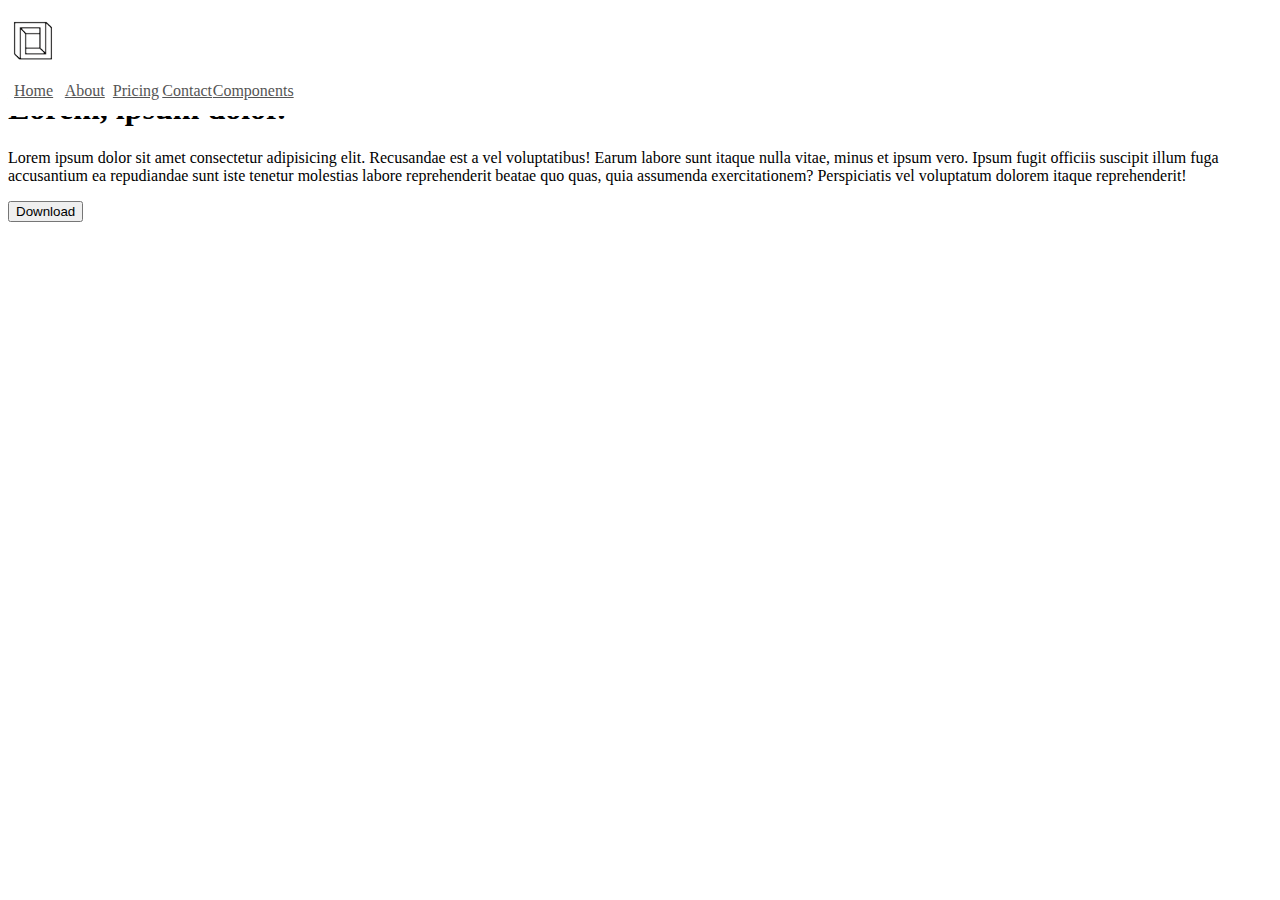
==== index.html @ 420aa5c6 "initial_commit" ====
<!DOCTYPE html>
<html lang="cs">
  <head>
    <meta charset="UTF-8" />
    <meta http-equiv="X-UA-Compatible" content="IE=edge" />
    <meta name="viewport" content="width=device-width, initial-scale=1.0" />
    <meta name="description" content="Úvodní stránka projektu" />

    <title>Title Page</title>
    <link rel="shortcut icon" href="favicon_64x64.ico" type="image/x-icon" />
    <link rel="stylesheet" href="./style/title_page.css" type="text/css" />
    <!-- <link
      rel="stylesheet"
      href="https://stackpath.bootstrapcdn.com/bootstrap/4.4.1/css/bootstrap-grid.min.css"
    /> -->
    <!-- <link rel="stylesheet" href="./style/bootstrap.css" type="text/css" /> -->
  </head>
  <body>
    <div class="container page-topmargin navb" style="height: 53px">
      <div class="row">
        <!-- <div class="col-6">
          <img src="./img/icon_white_50x50.png" alt="Main icon" />
        </div> -->
        <div class="col-12 col-md-3 col-lg-6 flexboxx">
          <img
            src="./img/icon_white_50x50.png"
            class="navb_picture"
            alt="Main icon"
          />
          <div class="dropdown inline_block d-md-none">
            <!-- <img src="./img/menu.png" class="image--right" alt="Menu" /> -->
            <button
              onclick="myFunction()"
              class="image--right dropbtn"
            ></button>
            <div id="myDropdown" class="dropdown_content">
              <a href="./">Home</a>
              <a href="#">About</a>
              <a href="#">Pricing</a>
              <a href="#">Contact</a>
              <a href="#">Components</a>
            </div>
          </div>
        </div>
        <div class="col-md-9 col-lg-6 navb_big">
          <a href="#">Home</a><a href="#">About</a><a href="#">Pricing</a
          ><a href="#">Contact</a><a href="#">Components</a>
        </div>
      </div>
    </div>
    <!-- <div>
      <p class="test">
        Lorem, ipsum dolor sit amet consectetur adipisicing elit. Nemo sit
        explicabo necessitatibus expedita tempore atque quisquam odio possimus
        similique ipsa.
      </p>
    </div> -->

    <div class="container sellpicture">
      <div class="row sellpicture_background">
        <div class="col-12 col-md-6 sellpicture_content xxx">
          <h1>Lorem, ipsum dolor.</h1>
          <p>
            Lorem ipsum dolor sit amet consectetur adipisicing elit. Recusandae
            est a vel voluptatibus! Earum labore sunt itaque nulla vitae, minus
            et ipsum vero. Ipsum fugit officiis suscipit illum fuga accusantium
            ea repudiandae sunt iste tenetur molestias labore reprehenderit
            beatae quo quas, quia assumenda exercitationem? Perspiciatis vel
            voluptatum dolorem itaque reprehenderit!
          </p>
          <button type="submit">Download</button>
        </div>
      </div>
    </div>
    <script async src="./pages/dropdown.js"></script>
  </body>
</html>
---- style/title_page.css ----
* {
  box-sizing: border-box;
}
html {
  --gray: #555;
  --black: #000;
  --white: #fff;
}
.page-topmargin {
  margin-top: 1rem;
}
.border {
  border: 1px solid #000;
}
.image--right {
  text-align: end;
}
.inline_block {
  display: inline-block;
}
.navb {
  position: sticky;
  /* margin-top: 1rem; */
  top: 0px;
  /* padding-top: 1rem; */
  /* background-color: #fff; */
}
/* navbarr-button */
/* .dropdown {
  position: relative;
  display: inline-block;
} */
.dropbtn {
  background-image: url("../img/menu.png");
  background-color: var(--white);
  border: none;
  cursor: pointer;
  width: 50px;
  height: 50px;
  font-size: 2rem;
  /* background-color: #f00; */
  opacity: 1 !important;
}

.dropdown_content {
  display: none;
  position: absolute;
  /* background-color: white; */
  /* min-width: 200px; */
  /* width: 200%; */
  overflow: auto;
  box-shadow: 0px 8px 16px 0px rgba(0, 0, 0, 0.2);
  z-index: 1;
  width: 100vw;
  transform: translate(calc(-100vw + 58px));
  /* transform: translate(calc(-100vw + 85px)); */
  padding: 1rem 0rem;
}
.dropdown_content a {
  color: var(--gray);
  /* padding: 50px; */
  padding: 1rem;
  text-decoration: none;
  display: block;
}

.dropdown a:hover {
  /* background-color: #ddd; */
  color: var(--black);
}
.show {
  display: block;
}
.flexboxx {
  display: flex;
  justify-content: space-between;
  /* background-color: #f00; */
  /* position: fixed; */
}
.navb_picture {
  /* width: 50px; */
  height: 50px;
  width: 50px;
}
.navb_big {
  display: none;
}
.navb_big a {
  display: inline-block;
  width: 20%;
  text-align: center;
  height: 100%;
  /* vertical-align: baseline; */
  line-height: 50px;
  color: var(--gray);
}
.navb_big a:hover {
  color: var(--black);
}
/* a {
  background-color: #fff !important;
  opacity: 1;
} */
/* .xxx {
  position: static !important;
  z-index: -1;
} */
.conteiner,
.row,
.col {
  background-color: #fff;
}
@media screen and (min-width: 36em) {
  /* .dropdown_content {
    transform: translate(calc(-100vw + 178px));
    overflow: auto;
    box-shadow: 0px 8px 16px 0px rgba(0, 0, 0, 0.2);
    z-index: 1;
    width: 100vw;
    padding: 1rem 0rem;

    position: absolute;
    top: 50px;
    left: 0px;
    transform: translate(calc(-100vw + 50px));
    transform: translate(calc(-100vw + (((100vw - 540px) / 2) + 65px)));
  } */
  /* -100vw aby se menu otočilo na druhou stranu. Bez toho by začínalo přesně pod hranou tlačítka. 65px, zhruba šířka tlačítla s paddingem. 540px šířka divu, v kterém je obrázek a tlačítko. Snažím se od translate odečíst šířku paddingu, který je mezi tlačítkem a levou stránkou obrazovky. Pokud bych to neudělal tak by odkazy byly v levo za horizontem obrazovky. Vezmu teda 100vw,což je šířka obrazovky, odečtu od toho 540px cože je šířka divu. Tím dostanu kolik px jsou oba padding(tzn, ten od obrázku nalevo, a ten od tlačítka na pravo), protože jsou dva tak to podělím dvěmi a přičtu šířku tlačítka, čímž menu začne zabírat přesně 100vh současné obrazovky */
  /* -100vw + 88px */
}
/* 576px */

@media screen and (min-width: 48em) {
  .dropdown_content {
    /* transform: translate(calc(-100vw + (((100vw - 720px) / 2) + 65px))); */
    /* display: none; */
  }
  .dropdown {
    display: none;
  }
  /* stejný princip jako u předchozího, jeho změnan šířka divu s obrázkem a tlačítkem, protože je jinak široký*/
  .navb_big {
    display: inline-block;
  }
}
/*  768px*/
@media screen and (min-width: 62em) {
  /* .dropdown_content {
    transform: translate(calc(-100vw + (((100vw - 960px) / 2) + 65px)));
  } */
  /* stejný princip jako u předchozího, jeho změnan šířka divu s obrázkem a tlačítkem, protože je jinak široký*/
}
/* 992px */
@media screen and (min-width: 75em) {
  /* .dropdown_content {
    transform: translate(calc(-100vw + (((100vw - 1140px) / 2) + 65px)));
  } */
  /* stejný princip jako u předchozího, jeho změnan šířka divu s obrázkem a tlačítkem, protože je jinak široký*/
}
/* 1200px */
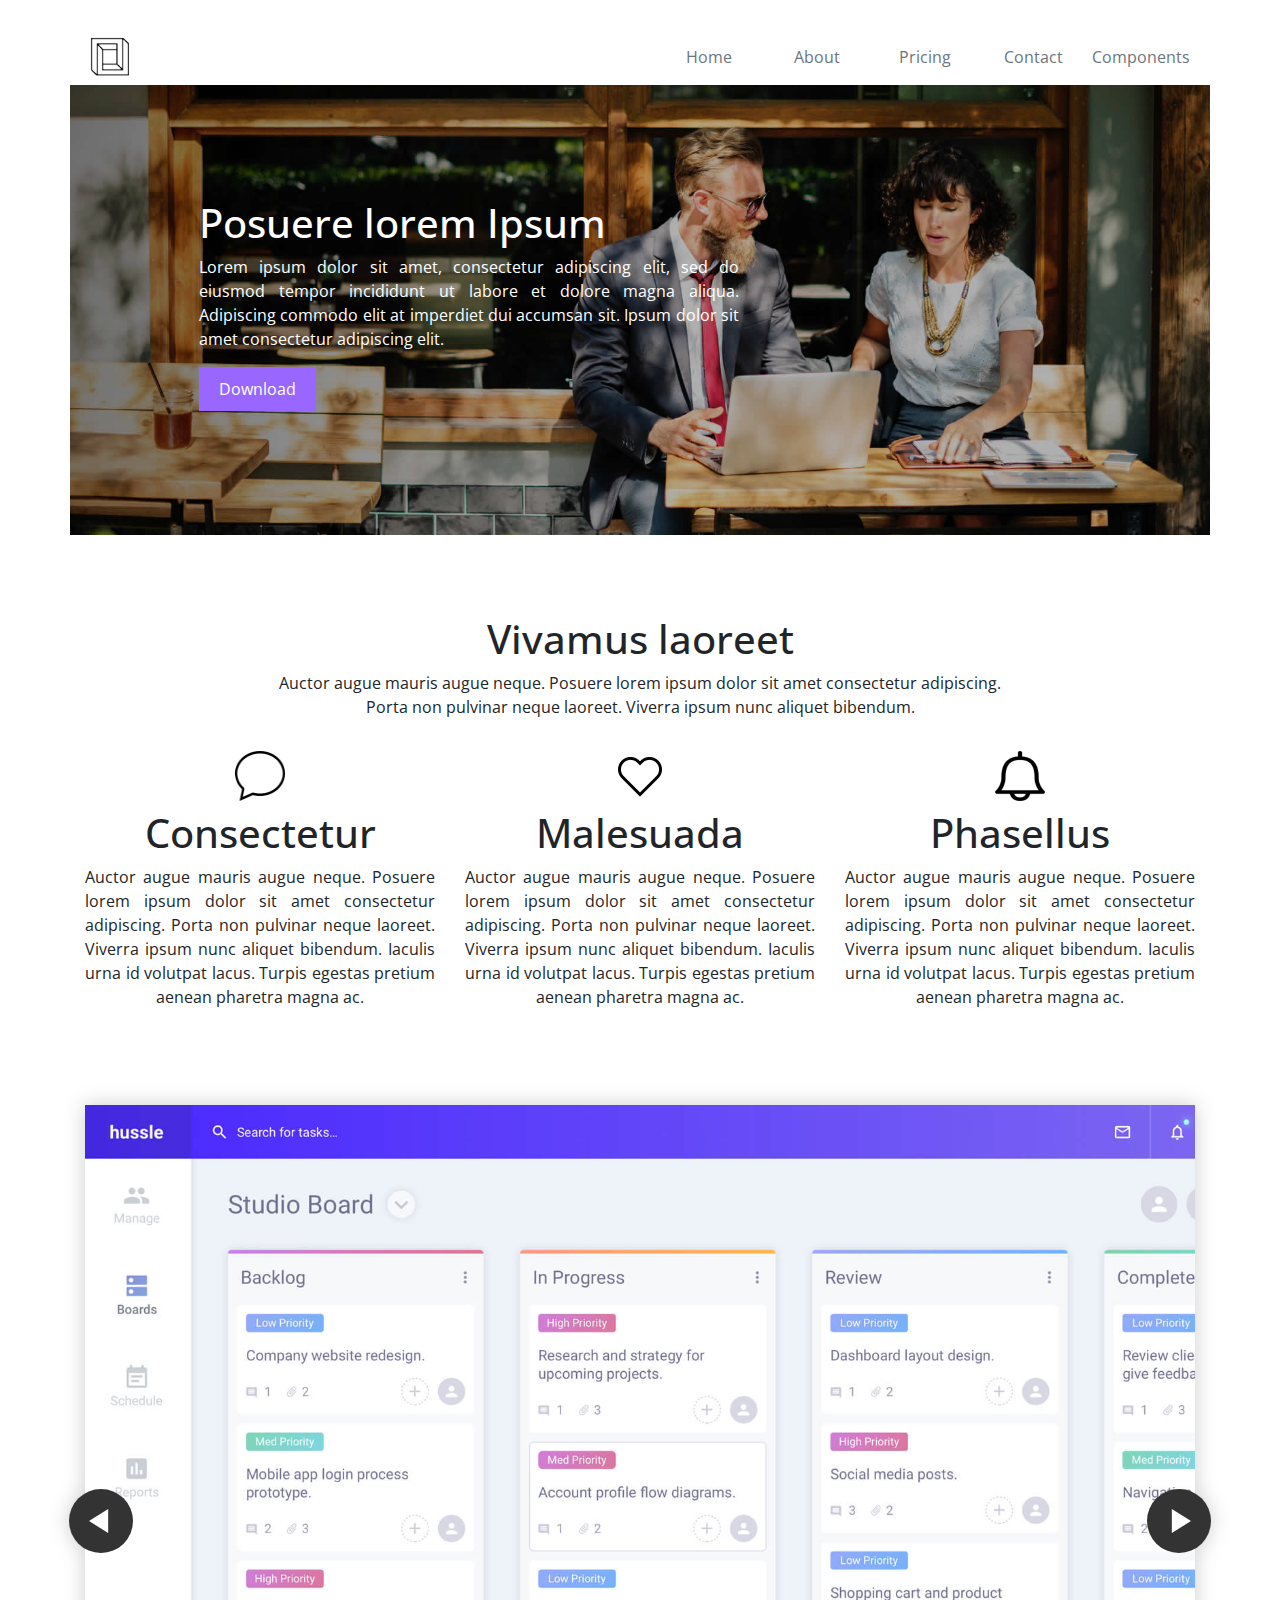
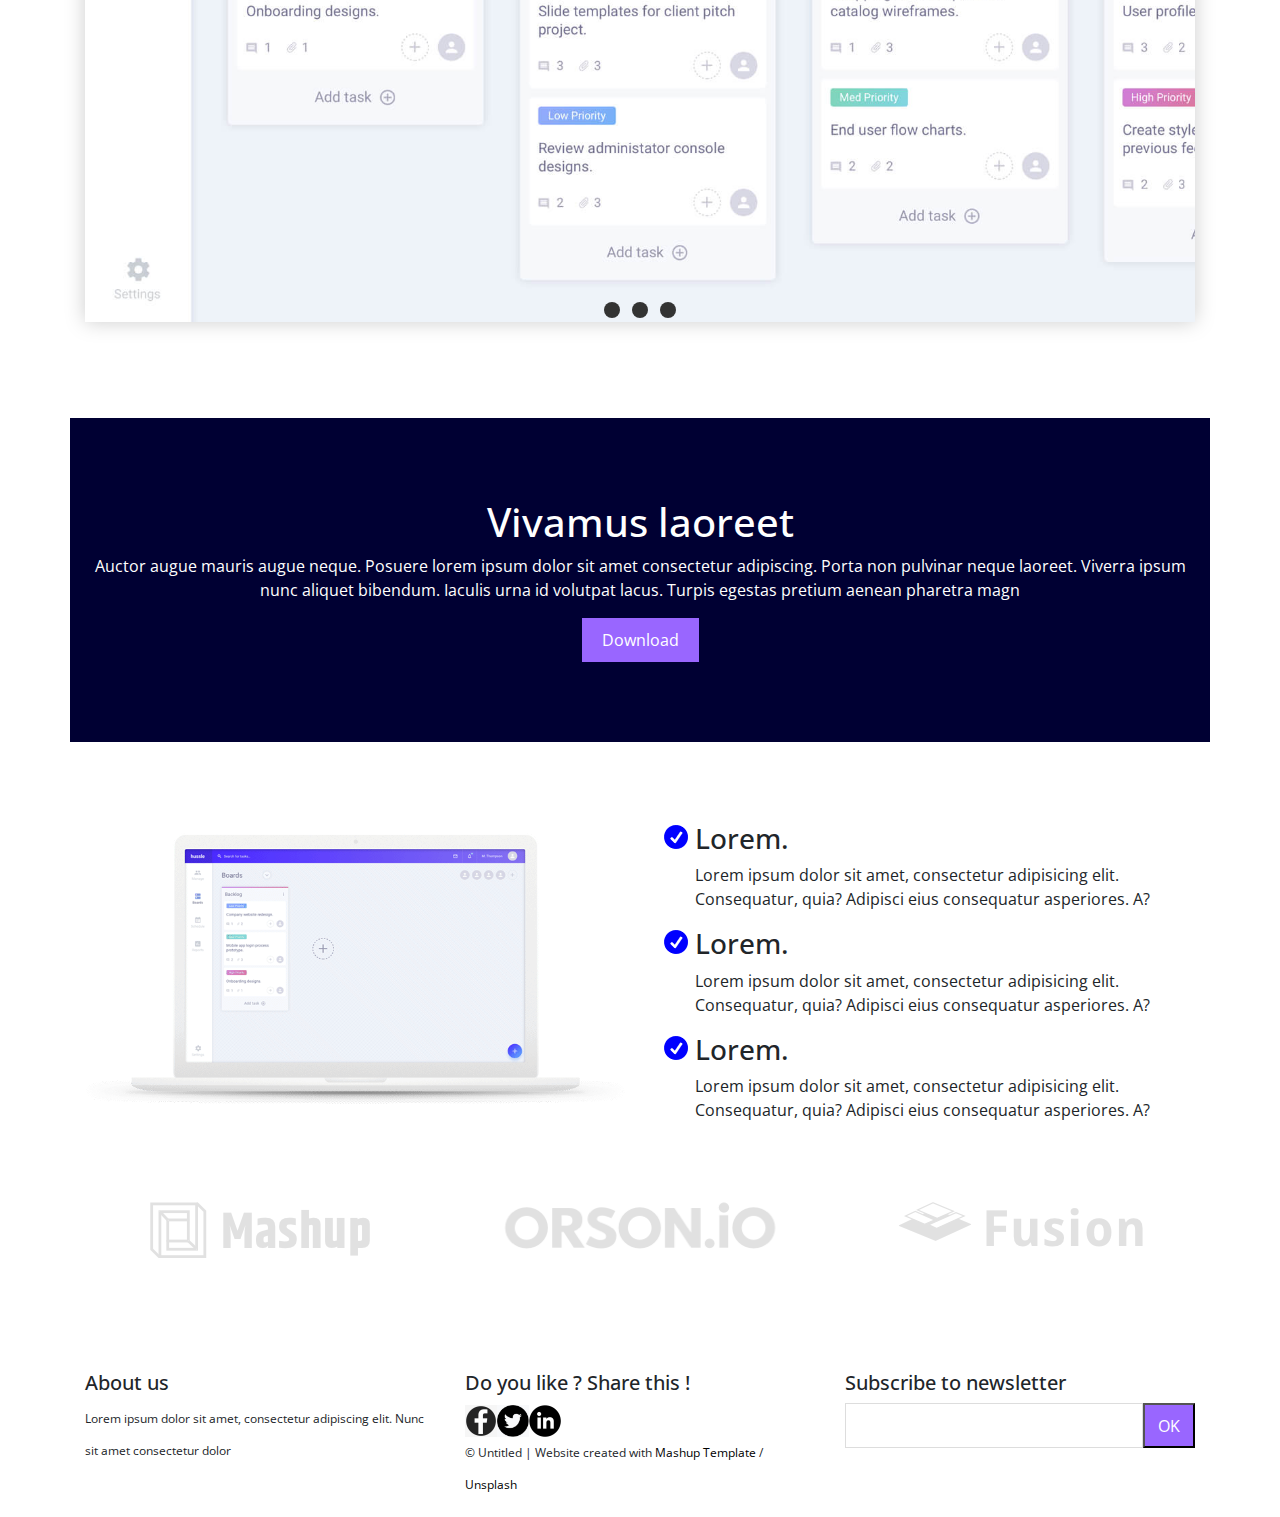
==== commit 62d3128e: "first_page" ====
--- a/index.html
+++ b/index.html
@@ -13,26 +13,36 @@
       rel="stylesheet"
       href="https://stackpath.bootstrapcdn.com/bootstrap/4.4.1/css/bootstrap-grid.min.css"
     /> -->
-    <!-- <link rel="stylesheet" href="./style/bootstrap.css" type="text/css" /> -->
+    <link
+      rel="stylesheet"
+      href="https://stackpath.bootstrapcdn.com/bootstrap/4.3.1/css/bootstrap.min.css"
+      integrity="sha384-ggOyR0iXCbMQv3Xipma34MD+dH/1fQ784/j6cY/iJTQUOhcWr7x9JvoRxT2MZw1T"
+      crossorigin="anonymous"
+    />
+    <!-- <link rel="stylesheet" href="./pages/slider_test/style.css" type="text/css"> -->
+    <!-- <link rel="stylesheet" href="./style/bootstrap.min.css" type="text/css" /> -->
+    <!-- <link rel="stylesheet" href="./style/test.css" /> -->
   </head>
   <body>
-    <div class="container page-topmargin navb" style="height: 53px">
+    <script src="./pages/navbar.js"></script>
+    
+    <!-- <div class="container page-topmargin navb" style="height: 53px">
       <div class="row">
-        <!-- <div class="col-6">
-          <img src="./img/icon_white_50x50.png" alt="Main icon" />
-        </div> -->
         <div class="col-12 col-md-3 col-lg-6 flexboxx">
           <img
             src="./img/icon_white_50x50.png"
             class="navb_picture"
             alt="Main icon"
           />
-          <div class="dropdown inline_block d-md-none">
-            <!-- <img src="./img/menu.png" class="image--right" alt="Menu" /> -->
+
+          <div class="dropdown inline_block xxx">
             <button
               onclick="myFunction()"
               class="image--right dropbtn"
-            ></button>
+             
+            >
+            
+          </button>
             <div id="myDropdown" class="dropdown_content">
               <a href="./">Home</a>
               <a href="#">About</a>
@@ -42,36 +52,258 @@
             </div>
           </div>
         </div>
-        <div class="col-md-9 col-lg-6 navb_big">
+        <div class="col-md-9 d-none d-md-block col-lg-6 navb_big">
           <a href="#">Home</a><a href="#">About</a><a href="#">Pricing</a
           ><a href="#">Contact</a><a href="#">Components</a>
         </div>
       </div>
-    </div>
-    <!-- <div>
-      <p class="test">
-        Lorem, ipsum dolor sit amet consectetur adipisicing elit. Nemo sit
-        explicabo necessitatibus expedita tempore atque quisquam odio possimus
-        similique ipsa.
-      </p>
     </div> -->
+<!-- <img src="./img/menu.png" class="dropbtn " alt="menu"> -->
+    <div class="container sellpicture margintop--none">
+      <div class="row sellpicture_background">
+        <div class="col-12 col-lg-6 sellpicture_content">
+          <h1 class="sellpicture_header">Posuere lorem Ipsum</h1>
+          <p class="sellpicture_text">
+            Lorem ipsum dolor sit amet, consectetur adipiscing elit, sed do
+            eiusmod tempor incididunt ut labore et dolore magna aliqua.
+            Adipiscing commodo elit at imperdiet dui accumsan sit. Ipsum dolor
+            sit amet consectetur adipiscing elit.
+          </p>
+          <a
+            href="./index.html"
+            download="Teplate_one"
+            class="sellpicture_download"
+            >Download</a
+          >
+        </div>
+      </div>
+    </div>
 
-    <div class="container sellpicture">
-      <div class="row sellpicture_background">
-        <div class="col-12 col-md-6 sellpicture_content xxx">
-          <h1>Lorem, ipsum dolor.</h1>
+    <div class="container text marbot_5rem margintop_5rem">
+      <div class="row">
+        <div class="col-lg-2"></div>
+        <div class="col-12 col-lg-8 justify-content-center">
+          <h1>Vivamus laoreet</h1>
           <p>
-            Lorem ipsum dolor sit amet consectetur adipisicing elit. Recusandae
-            est a vel voluptatibus! Earum labore sunt itaque nulla vitae, minus
-            et ipsum vero. Ipsum fugit officiis suscipit illum fuga accusantium
-            ea repudiandae sunt iste tenetur molestias labore reprehenderit
-            beatae quo quas, quia assumenda exercitationem? Perspiciatis vel
-            voluptatum dolorem itaque reprehenderit!
+            Auctor augue mauris augue neque. Posuere lorem ipsum dolor sit amet
+            consectetur adipiscing. Porta non pulvinar neque laoreet. Viverra
+            ipsum nunc aliquet bibendum.
           </p>
-          <button type="submit">Download</button>
-        </div>
-      </div>
-    </div>
+        </div>
+        <div class="col-lg-2"></div>
+
+        <div class="col-12 text_conteiner col-lg-4">
+          <div class="row">
+            <div class="col-12 ">
+              <img class="text_image" src="./img/chat_icon.png " />
+            </div>
+            <div class="col-12">
+              <h1>Consectetur</h1>
+            </div>
+            <div class="col-12">
+              <p>
+                Auctor augue mauris augue neque. Posuere lorem ipsum dolor sit
+                amet consectetur adipiscing. Porta non pulvinar neque laoreet.
+                Viverra ipsum nunc aliquet bibendum. Iaculis urna id volutpat
+                lacus. Turpis egestas pretium aenean pharetra magna ac.
+              </p>
+            </div>
+          </div>
+        </div>
+        <div class="col-12 text_conteiner col-lg-4"">
+          <div class="row">
+            <div class="col-12 ">
+              <img class="text_image" src="./img/Heart_icon.png" />
+            </div>
+            <div class="col-12"><h1>Malesuada</h1></div>
+            <div class="col-12">
+              <p>
+                Auctor augue mauris augue neque. Posuere lorem ipsum dolor sit
+                amet consectetur adipiscing. Porta non pulvinar neque laoreet.
+                Viverra ipsum nunc aliquet bibendum. Iaculis urna id volutpat
+                lacus. Turpis egestas pretium aenean pharetra magna ac.
+              </p>
+            </div>
+          </div>
+        </div>
+        <div class="col-12 text_conteiner col-lg-4">
+          <div class="row">
+            <div class="col-12 ">
+              <img class="text_image" src="./img/bell_icon.png" />
+            </div>
+            <div class="col-12"><h1>Phasellus</h1></div>
+            <div class="col-12">
+              <p>
+                Auctor augue mauris augue neque. Posuere lorem ipsum dolor sit
+                amet consectetur adipiscing. Porta non pulvinar neque laoreet.
+                Viverra ipsum nunc aliquet bibendum. Iaculis urna id volutpat
+                lacus. Turpis egestas pretium aenean pharetra magna ac.
+              </p>
+            </div>
+          </div>
+        </div>
+      </div>
+    </div>
+    <div class="container">
+      <div class="row">
+        <div class="col-12" >
+          <div class="carousel"  aria-label="Gallery">
+            <ol class="carousel_viewport">
+              <li id="carousel_slide1" tabindex="0" class="carousel_slide">
+                <div class="carousel_snapper">
+                  <a href="#carousel_slide3" class="carousel_prev"
+                    >Go to last slide</a
+                  >
+                  <a href="#carousel_slide2" class="carousel_next"
+                    >Go to next slide</a
+                  >
+                </div>
+              </li>
+              <li id="carousel_slide2" tabindex="0" class="carousel_slide">
+                <div class="carousel_snapper"></div>
+                <a href="#carousel_slide1" class="carousel_prev"
+                  >Go to previous slide</a
+                >
+                <a href="#carousel_slide3" class="carousel_next"
+                  >Go to next slide</a
+                >
+              </li>
+              <li id="carousel_slide3" tabindex="0" class="carousel_slide">
+                <div class="carousel_snapper"></div>
+                <a href="#carousel_slide2" class="carousel_prev"
+                  >Go to previous slide</a
+                >
+                <a href="#carousel_slide1" class="carousel_next"
+                  >Go to next slide</a
+                >
+              </li>
+            </ol>
+            <div class="carousel_navigation">
+              <ol class="carousel_navigation-list">
+                <li class="carousel_navigation-item">
+                  <a
+                    href="#carousel_slide1"
+                    class="carousel_navigation-button"
+                    >xxx</a
+                  >
+                </li>
+                <li class="carousel_navigation-item">
+                  <a
+                    href="#carousel_slide2"
+                    class="carousel_navigation-button"
+                    >xxx</a
+                  >
+                </li>
+                <li class="carousel_navigation-item">
+                  <a
+                    href="#carousel_slide3"
+                    class="carousel_navigation-button"
+                    >xxx</a
+                  >
+                </li>
+              </ol>
+            </div>
+          </div>
+        </div>
+      </div>
+    </div>
+    <div class="container blue_text">
+    
+         
+          <div class="row">
+            <div class="col-12  col-lg-4 ">
+              
+            </div>
+            <div class="col-12">
+              <h1>Vivamus laoreet</h1>
+            
+          
+              <p>
+                Auctor augue mauris augue neque. Posuere lorem ipsum dolor sit
+                amet consectetur adipiscing. Porta non pulvinar neque laoreet.
+                Viverra ipsum nunc aliquet bibendum. Iaculis urna id volutpat
+                lacus. Turpis egestas pretium aenean pharetra magn
+           
+              </p>
+                    <a
+            href="./index.html"
+            download="Teplate_one"
+            class="sellpicture_download"
+            >Download</a
+          >
+            </div>
+          </div>
+        
+      
+    </div>
+    <div class="container todolist margintop_5rem " >
+      <div class="row">
+       <div class="col-12 col-md-6">
+         <div class="row"> <div class="col-12  " >
+          <img src="./img/img-06.png" class="todolist_image" alt="To do list"/>
+        </div></div>
+       </div>
+      <div class="col-12 col-md-6">
+        <div class="row">
+            <div class="col-12"><ul><li><h3>Lorem.</h3>
+        <p>Lorem ipsum dolor sit amet, consectetur adipisicing elit. Consequatur, quia? Adipisci eius consequatur asperiores. A?</p></ul></div>
+        <div class="col-12"><ul>
+          <li><h3>Lorem.</h3>
+        <p>Lorem ipsum dolor sit amet, consectetur adipisicing elit. Consequatur, quia? Adipisci eius consequatur asperiores. A?</p></li>
+        </ul></div>
+        <div class="col-12"><ul>
+          <li><h3>Lorem.</h3>
+        <p>Lorem ipsum dolor sit amet, consectetur adipisicing elit. Consequatur, quia? Adipisci eius consequatur asperiores. A?</p></li>
+        </ul></div>
+        </div>
+      </div>
+      </div>
+    </div>
+    <div class="container collaborators marbot_5rem">
+      <div class="row collaborators_container">
+        <div class="col-12 col-md-4 collaborators_img" ><img class="" src="./img/logo-01.png" alt="Mashup"> </div>
+        <div class="col-12 col-md-4 collaborators_img"><img class="" src="./img/logo-02.png" alt="Orson"> </div>
+        <div class="col-12 col-md-4 collaborators_img"><img class="" src="./img/logo-03.png" alt="Fusion"> </div>
+      </div>
+    </div>
+    <footer>
+      <!-- <div class="container footer">
+        <div class="row">
+          <div class="col-12 col-lg-4">
+            <h5>About us</h5>
+            <p>Lorem ipsum dolor sit amet, consectetur adipiscing elit. Nunc sit amet consectetur dolor</p>
+          </div>
+          <div class="col-12 col-lg-4">
+            <h5>Do you like ? Share this !</h5>
+            <div class="footer_icons">
+              <a href="#">
+                <img src="./img/fb_icon.png" alt="facebook">
+              </a>
+              <a href="#">
+                <img src="./img/twitter-logo-button.jpg" alt="Twitter">
+              </a>
+             <a href="#">
+                <img src="./img/Linkedin_logo.png" alt="Linkedin">  
+             </a>
+            </div>
+            <p>© Untitled | Website created with 
+              <a href="http://www.mashup-template.com/">Mashup Template</a> / 
+              <a href="https://unsplash.com/">Unsplash</a>
+            </p>
+          </div>
+          <div class="col-12 col-lg-4">
+            <h5>Subscribe to newsletter</h5>
+            <form action="https://formsubmit.co/rasticamichal@email.cz" method="POST">
+              <input type="text" class="xxx"> 
+              <input type="submit" class=" " value="OK">
+            </form>
+         
+          </div>
+        </div>
+      </div> -->
+     
+      <script src="./pages/footer.js" ></script>
+    </footer>
     <script async src="./pages/dropdown.js"></script>
   </body>
 </html>
--- a/style/title_page.css
+++ b/style/title_page.css
@@ -1,3 +1,5 @@
+@import url("https://fonts.googleapis.com/css2?family=Open+Sans:wght@500&display=swap");
+@import url("../pages/slider_test/style.css");
 * {
   box-sizing: border-box;
 }
@@ -5,9 +7,22 @@
   --gray: #555;
   --black: #000;
   --white: #fff;
+  --darkblue: #000033;
+  --almostwhite: #dddddd;
+}
+p,
+h1,
+h2,
+h3,
+h3,
+div {
+  font-family: "Open Sans", sans-serif;
+}
+.container {
+  margin-top: 2rem;
 }
 .page-topmargin {
-  margin-top: 1rem;
+  /* margin-top: 1rem; */
 }
 .border {
   border: 1px solid #000;
@@ -22,6 +37,7 @@
   position: sticky;
   /* margin-top: 1rem; */
   top: 0px;
+  /* padding: 0 100px; */
   /* padding-top: 1rem; */
   /* background-color: #fff; */
 }
@@ -29,6 +45,7 @@
 /* .dropdown {
   position: relative;
   display: inline-block;
+  background-color: #fff;
 } */
 .dropbtn {
   background-image: url("../img/menu.png");
@@ -38,25 +55,53 @@
   width: 50px;
   height: 50px;
   font-size: 2rem;
-  /* background-color: #f00; */
-  opacity: 1 !important;
-}
+}
+/* button {
+  background-image: url("../img/menu.png");
+  background-color: var(--white);
+  border: none;
+  cursor: pointer;
+  width: 48px;
+  height: 48px;
+  font-size: 2rem;
+ 
+} */
+button:focus,
+.dropbtn:focus {
+  outline: 1px transparent solid;
+  border: 1px transparent solid;
+  /* border: 10px solid #000;
+  background-color: #f00; */
+}
+/*  */
+/* button:active,
+.dropbtn:active {
+  border: none;
+  border: #000 10px solid;
+} */
 
 .dropdown_content {
+  /* margin-top: 1rem; */
+  /* padding: 1rem; */
   display: none;
   position: absolute;
+  background-color: var(--white);
   /* background-color: white; */
   /* min-width: 200px; */
   /* width: 200%; */
   overflow: auto;
   box-shadow: 0px 8px 16px 0px rgba(0, 0, 0, 0.2);
   z-index: 1;
-  width: 100vw;
-  transform: translate(calc(-100vw + 58px));
+
+  width: 101vw;
+  transform: translate(calc(-100vw + 62px));
   /* transform: translate(calc(-100vw + 85px)); */
+
   padding: 1rem 0rem;
+  /* font-weight: bold; */
 }
 .dropdown_content a {
+  background-color: var(--white);
   color: var(--gray);
   /* padding: 50px; */
   padding: 1rem;
@@ -74,6 +119,7 @@
 .flexboxx {
   display: flex;
   justify-content: space-between;
+  background-color: #fff;
   /* background-color: #f00; */
   /* position: fixed; */
 }
@@ -83,7 +129,7 @@
   width: 50px;
 }
 .navb_big {
-  display: none;
+  background-color: #fff;
 }
 .navb_big a {
   display: inline-block;
@@ -93,9 +139,11 @@
   /* vertical-align: baseline; */
   line-height: 50px;
   color: var(--gray);
+  text-decoration: none;
 }
 .navb_big a:hover {
   color: var(--black);
+  text-decoration: none;
 }
 /* a {
   background-color: #fff !important;
@@ -104,14 +152,157 @@
 /* .xxx {
   position: static !important;
   z-index: -1;
-} */
-.conteiner,
+  background-color: #555;
+} */
+/* .conteiner,
 .row,
 .col {
   background-color: #fff;
+} */
+/* .sellpicture {
+  position: relative;
+} */
+
+.sellpicture {
+  background-color: #000;
+  color: var(--white);
+  background-image: linear-gradient(rgba(0, 0, 0, 0.3), rgba(0, 0, 0, 0.3)),
+    url("../img/img-home.jpg");
+  background-size: cover;
+
+  background-position: 50% 20%;
+  width: 100%;
+  height: 450px;
+}
+
+.sellpicture_content {
+  padding-top: 20%;
+  text-align: justify;
+}
+.sellpicture_header {
+  font-size: 2.5rem;
+}
+.sellpicture_text {
+  line-height: 1.5;
+}
+.sellpicture_download {
+  display: inline-block;
+  background-color: #9966ff;
+  color: #fff;
+  text-decoration: none;
+  padding: 10px 20px;
+}
+.sellpicture_download:hover {
+  text-decoration: none;
+  color: #fff;
+  background-color: #00f;
+}
+.text_image {
+  width: 50px;
+  height: 50px;
+}
+div[class*="col"] {
+  position: static;
+}
+div[class*="col"] div[class="carousel"] {
+  z-index: -1;
+}
+.text {
+  /* margin-top: 2rem; */
+  text-align: center;
+}
+.text_conteiner {
+  margin-top: 1rem;
+}
+.text_image {
+  margin-bottom: 0.5rem;
+}
+.blue_text {
+  margin: 0rem 5rem;
+  padding: 5rem;
+  background-color: var(--darkblue);
+  /* margin-top: 5rem; */
+  color: #fff;
+  text-align: center;
+}
+.margintop_5rem {
+  margin-top: 5rem;
+}
+.marbot_5rem {
+  margin-bottom: 5rem;
+}
+.todolist_image {
+  /* background-image: url("../img/img-06.png"); */
+  width: 100%;
+}
+.margintop--none {
+  margin-top: initial;
+}
+.todolist li::before {
+  /* display: list-item;
+  list-style-type: decimal;
+  list-style-position: outside;
+  list-style-image: url("../img/icon_check.png"); */
+  /* content: url("../img/icon_check.png"); */
+
+  /* display: list-item;
+  list-style-image: url("../favicon_64x64.ico"); */
+}
+ul li {
+  /* list-style-type: circle; */
+  list-style-image: url("../img/icon_check.png");
+}
+/*tady*/
+.collaborators {
+}
+.collaborators_container {
+}
+.collaborators_img {
+  /* margin: 2rem 2rem; */
+  margin: 2rem auto;
+  width: 80%;
+  text-align: center;
+}
+footer a {
+  color: #000;
+}
+footer p {
+  font-size: 0.75rem;
+}
+.footer {
+  line-height: 2rem;
+}
+.footer_icons img {
+  width: 32px;
+  height: 32px;
+}
+.footer_icons img:hover {
+  width: 64px;
+  height: 64px;
+}
+input {
+  height: 45px;
+}
+input[type="text"] {
+  width: 85%;
+  border: var(--almostwhite) 1px solid;
+  /* margin: 0;
+  padding: 8px 12px; */
+}
+input[type="submit"] {
+  /* margin: 0; */
+  /* padding: 8px 12px; */
+  width: 15%;
+  display: inline-block;
+  background-color: #9966ff;
+  color: #fff;
+  text-decoration: none;
+}
+.xxx {
+  float: left;
 }
 @media screen and (min-width: 36em) {
-  /* .dropdown_content {
+  .dropdown_content {
     transform: translate(calc(-100vw + 178px));
     overflow: auto;
     box-shadow: 0px 8px 16px 0px rgba(0, 0, 0, 0.2);
@@ -124,7 +315,7 @@
     left: 0px;
     transform: translate(calc(-100vw + 50px));
     transform: translate(calc(-100vw + (((100vw - 540px) / 2) + 65px)));
-  } */
+  }
   /* -100vw aby se menu otočilo na druhou stranu. Bez toho by začínalo přesně pod hranou tlačítka. 65px, zhruba šířka tlačítla s paddingem. 540px šířka divu, v kterém je obrázek a tlačítko. Snažím se od translate odečíst šířku paddingu, který je mezi tlačítkem a levou stránkou obrazovky. Pokud bych to neudělal tak by odkazy byly v levo za horizontem obrazovky. Vezmu teda 100vw,což je šířka obrazovky, odečtu od toho 540px cože je šířka divu. Tím dostanu kolik px jsou oba padding(tzn, ten od obrázku nalevo, a ten od tlačítka na pravo), protože jsou dva tak to podělím dvěmi a přičtu šířku tlačítka, čímž menu začne zabírat přesně 100vh současné obrazovky */
   /* -100vw + 88px */
 }
@@ -132,19 +323,31 @@
 
 @media screen and (min-width: 48em) {
   .dropdown_content {
-    /* transform: translate(calc(-100vw + (((100vw - 720px) / 2) + 65px))); */
+    transform: translate(calc(-100vw + (((100vw - 720px) / 2) + 65px)));
     /* display: none; */
+  }
+
+  /* stejný princip jako u předchozího, jeho změnan šířka divu s obrázkem a tlačítkem, protože je jinak široký*/
+  .sellpicture_content {
+    /* text-align: center; */
   }
   .dropdown {
     display: none;
   }
-  /* stejný princip jako u předchozího, jeho změnan šířka divu s obrázkem a tlačítkem, protože je jinak široký*/
-  .navb_big {
+  /* .navb_big {
     display: inline-block;
-  }
+  } */
 }
 /*  768px*/
 @media screen and (min-width: 62em) {
+  .sellpicture_content {
+    padding-top: 10%;
+    margin-left: 10%;
+  }
+  .text_conteiner p {
+    text-align: justify;
+    text-align-last: center;
+  }
   /* .dropdown_content {
     transform: translate(calc(-100vw + (((100vw - 960px) / 2) + 65px)));
   } */
--- a/pages/slider_test/style.css
+++ b/pages/slider_test/style.css
@@ -0,0 +1,143 @@
+* {
+  box-sizing: border-box;
+}
+
+*::-webkit-scrollbar {
+  width: 0;
+}
+
+ol,
+li {
+  list-style: none;
+  margin: 0;
+  padding: 0;
+}
+
+.carousel {
+  position: relative;
+  padding-top: 75%;
+  filter: drop-shadow(0 0 10px #0003);
+  perspective: 100px;
+  /* margin-top: 5rem; */
+  margin-bottom: 5rem;
+}
+/* ok*/
+.carousel_viewport {
+  position: absolute;
+  top: 0;
+  right: 0;
+  bottom: 0;
+  left: 0;
+  display: flex;
+  overflow-x: scroll;
+  counter-reset: item;
+  scroll-behavior: smooth;
+  scroll-snap-type: x mandatory;
+}
+/* ok*/
+.carousel_slide {
+  position: relative;
+  flex: 0 0 100%;
+  width: 100%;
+  counter-increment: item;
+  background-image: url("../../img/img-05.jpg");
+  background-repeat: no-repeat;
+  background-size: cover;
+}
+/* ok*/
+.carousel_slide:nth-child(even) {
+  background-image: url("../../img/img-07.jpg");
+  background-size: cover;
+}
+/* ok*/
+/* .carousel_slide:before {
+  content: counter(item);
+  position: absolute;
+  top: 50%;
+  left: 50%;
+  transform: translate3d(-50%, -40%, 70px);
+  color: #fff;
+  font-size: 2em;
+} */
+
+.carousel_snapper {
+  position: absolute;
+  top: 0;
+  left: 0;
+  width: 100%;
+  height: 100%;
+  scroll-snap-align: center;
+}
+
+.carousel_navigation {
+  position: absolute;
+  right: 0;
+  bottom: 0;
+  left: 0;
+  text-align: center;
+} /* ok*/
+
+.carousel_navigation-list,
+.carousel_navigation-item {
+  display: inline-block;
+} /* ok*/
+
+.carousel_navigation-button {
+  display: inline-block;
+  width: 1.5rem;
+  height: 1.5rem;
+  background-color: #333;
+  background-clip: content-box;
+  border: 0.25rem solid transparent;
+  border-radius: 50%;
+  font-size: 0;
+  transition: transform 0.1s;
+}
+/* ok*/
+.carousel::before,
+.carousel::after,
+.carousel_prev,
+.carousel_next {
+  position: absolute;
+  top: 0;
+  margin-top: 37.5%;
+  width: 4rem;
+  height: 4rem;
+  transform: translateY(-50%);
+  border-radius: 50%;
+  font-size: 0;
+  outline: 0;
+}
+/* ok*/
+.carousel::before,
+.carousel_prev {
+  left: -1rem;
+}
+
+.carousel::after,
+.carousel_next {
+  right: -1rem;
+}
+
+.carousel::before,
+.carousel::after {
+  content: "";
+  z-index: 1;
+  background-color: #333;
+  background-size: 1.5rem 1.5rem;
+  background-repeat: no-repeat;
+  background-position: center center;
+  color: #fff;
+  font-size: 2.5rem;
+  line-height: 4rem;
+  text-align: center;
+  pointer-events: none;
+}
+
+.carousel::before {
+  background-image: url("data:image/svg+xml,%3Csvg viewBox='0 0 100 100' xmlns='http://www.w3.org/2000/svg'%3E%3Cpolygon points='0,50 80,100 80,0' fill='%23fff'/%3E%3C/svg%3E");
+}
+
+.carousel::after {
+  background-image: url("data:image/svg+xml,%3Csvg viewBox='0 0 100 100' xmlns='http://www.w3.org/2000/svg'%3E%3Cpolygon points='100,50 20,100 20,0' fill='%23fff'/%3E%3C/svg%3E");
+}
--- a/style/test.css
+++ b/style/test.css
@@ -0,0 +1,45 @@
+.dropdown_content {
+  display: none;
+  position: absolute;
+  background-color: white;
+  min-width: 200px;
+  overflow: auto;
+  box-shadow: 0px 8px 16px 0px rgba(0, 0, 0, 0.2);
+  z-index: 1;
+}
+.dropbtn {
+  /* background-color: white; */
+  padding: 0.5rem;
+  font-size: 2rem;
+  border: none;
+  cursor: pointer;
+  /* // background-image: url("https://img.icons8.com/material-two-tone/50/4a90e2/menu--v1.png"); */
+  background-image: url("../img/menu.png");
+  /* width: 50px;
+  height: $PictureSize; */
+  width: 50px;
+  height: 50px;
+}
+/* .dropdown_content {
+  display: none;
+  position: absolute;
+  background-color: white;
+  min-width: 200px;
+  overflow: auto;
+  box-shadow: 0px 8px 16px 0px rgba(0, 0, 0, 0.2);
+  z-index: 1;
+} */
+.dropdown_content a {
+  /* color: black; */
+  padding: 20px;
+  text-decoration: none;
+  display: block;
+}
+
+.dropdown a:hover {
+  /* background-color: #ddd; */
+}
+
+.show {
+  display: block;
+}
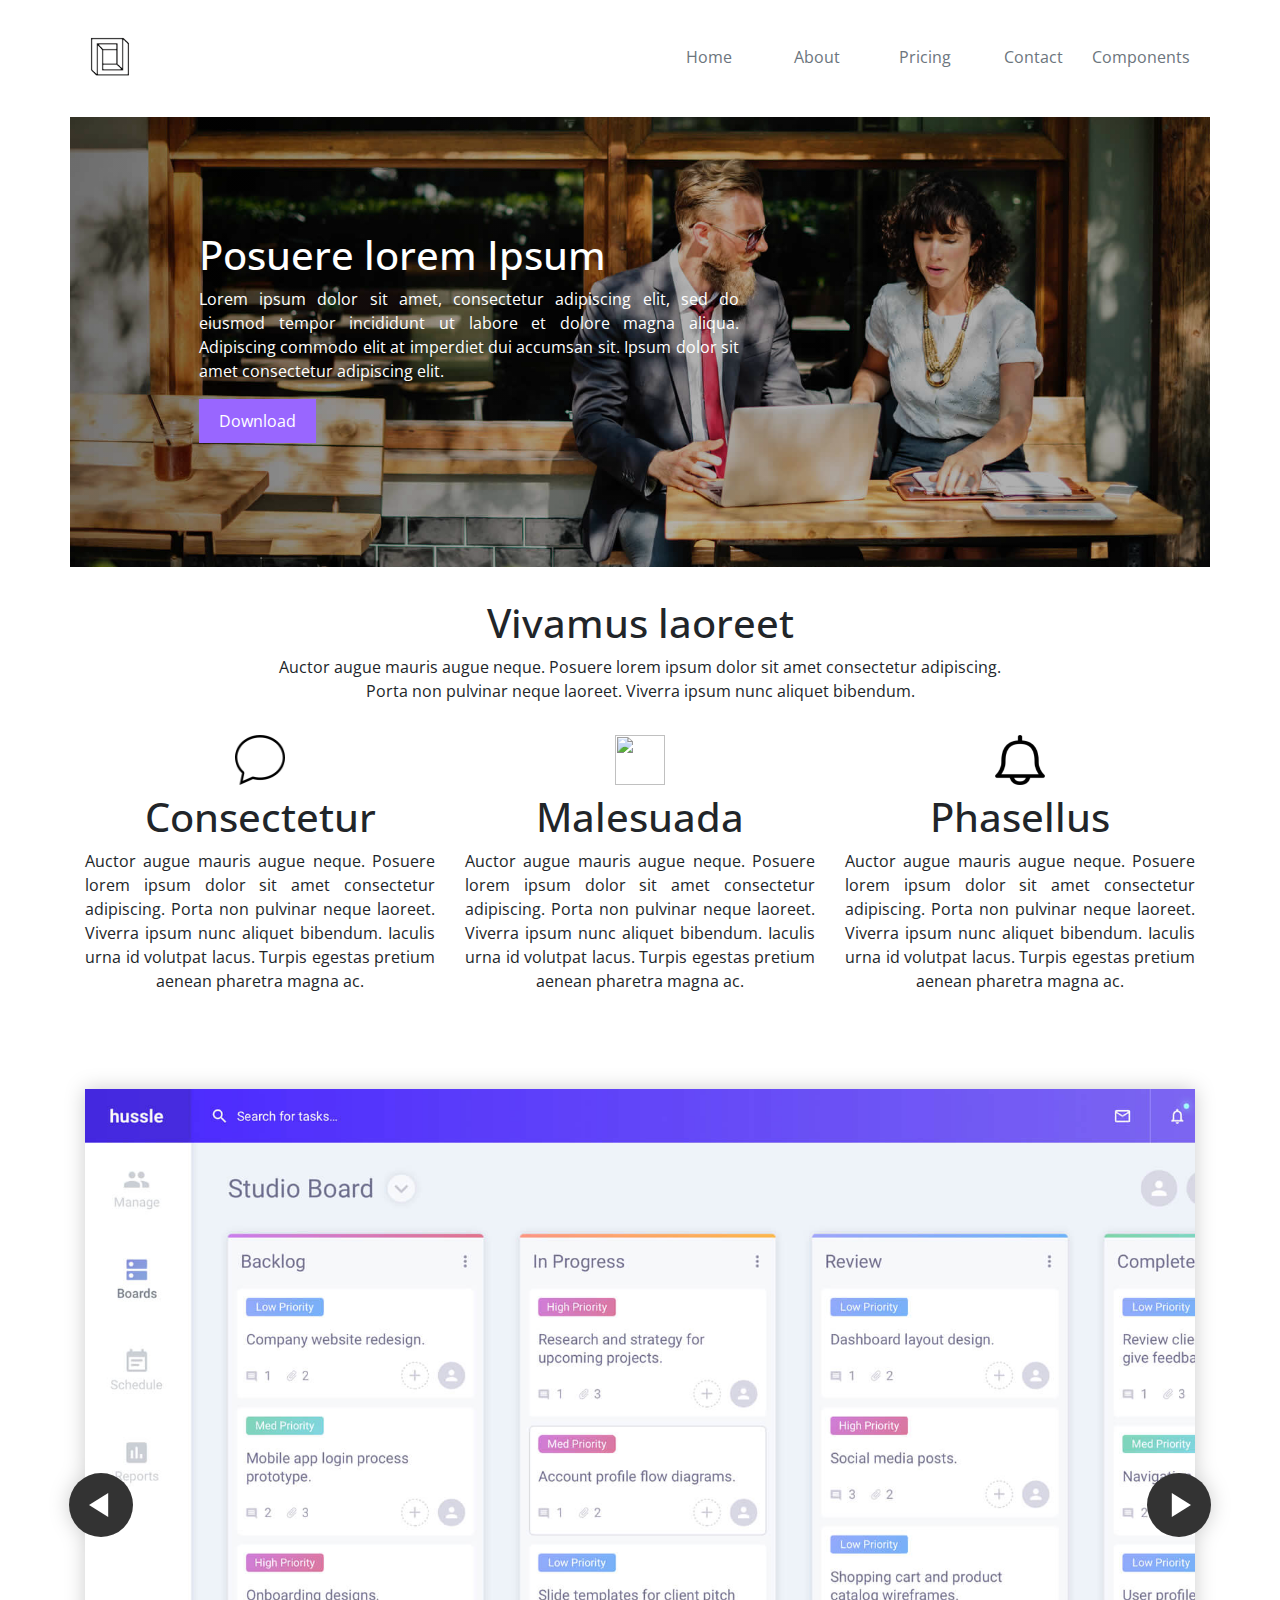
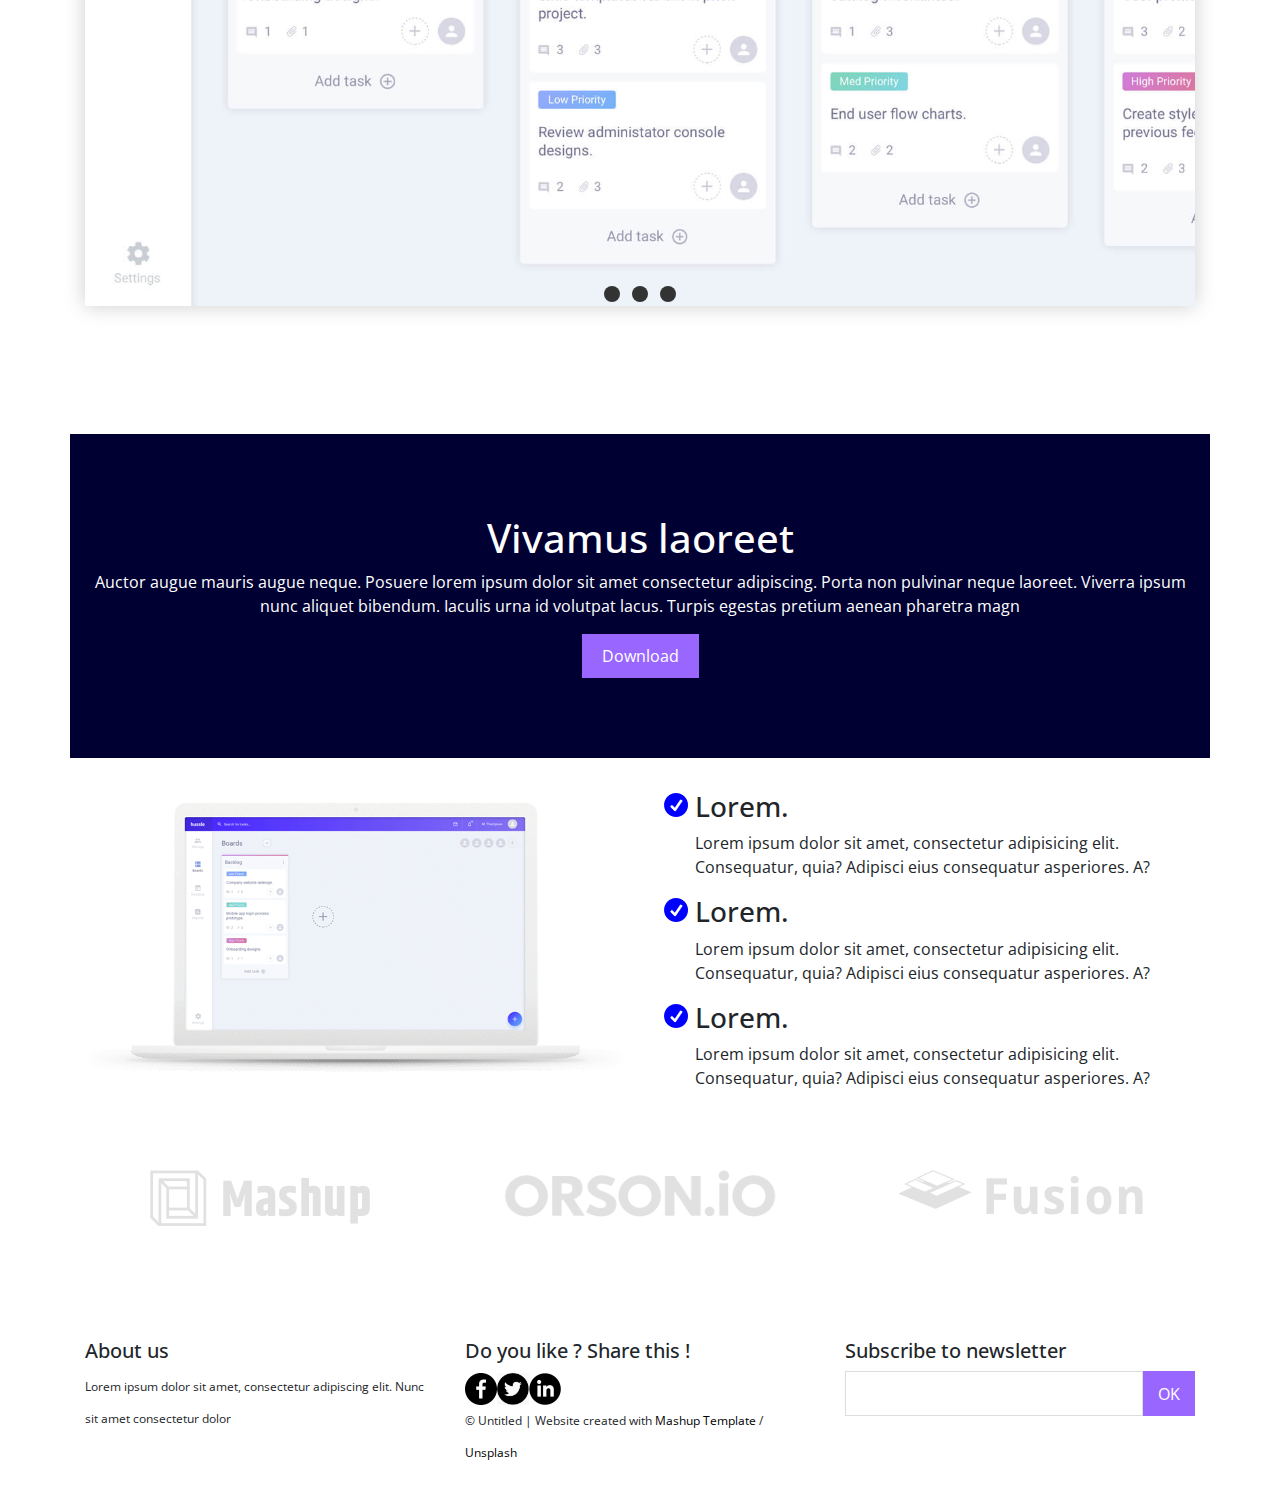
==== commit 37f53cd2: "new_pages" ====
--- a/index.html
+++ b/index.html
@@ -1,5 +1,5 @@
 <!DOCTYPE html>
-<html lang="cs">
+<html lang="en">
   <head>
     <meta charset="UTF-8" />
     <meta http-equiv="X-UA-Compatible" content="IE=edge" />
@@ -9,6 +9,7 @@
     <title>Title Page</title>
     <link rel="shortcut icon" href="favicon_64x64.ico" type="image/x-icon" />
     <link rel="stylesheet" href="./style/title_page.css" type="text/css" />
+    <link rel="stylesheet" href="./style/navbar_footer_buttons.css">
     <!-- <link
       rel="stylesheet"
       href="https://stackpath.bootstrapcdn.com/bootstrap/4.4.1/css/bootstrap-grid.min.css"
@@ -45,7 +46,7 @@
           </button>
             <div id="myDropdown" class="dropdown_content">
               <a href="./">Home</a>
-              <a href="#">About</a>
+              <a href="./pages/About.html">About</a>
               <a href="#">Pricing</a>
               <a href="#">Contact</a>
               <a href="#">Components</a>
@@ -53,13 +54,13 @@
           </div>
         </div>
         <div class="col-md-9 d-none d-md-block col-lg-6 navb_big">
-          <a href="#">Home</a><a href="#">About</a><a href="#">Pricing</a
+          <a href="#">Home</a><a href="./pages/About.html">About</a><a href="#">Pricing</a
           ><a href="#">Contact</a><a href="#">Components</a>
         </div>
       </div>
     </div> -->
 <!-- <img src="./img/menu.png" class="dropbtn " alt="menu"> -->
-    <div class="container sellpicture margintop--none">
+    <div class="container sellpicture margintop--none" id="xxx">
       <div class="row sellpicture_background">
         <div class="col-12 col-lg-6 sellpicture_content">
           <h1 class="sellpicture_header">Posuere lorem Ipsum</h1>
@@ -266,42 +267,8 @@
         <div class="col-12 col-md-4 collaborators_img"><img class="" src="./img/logo-03.png" alt="Fusion"> </div>
       </div>
     </div>
+   
     <footer>
-      <!-- <div class="container footer">
-        <div class="row">
-          <div class="col-12 col-lg-4">
-            <h5>About us</h5>
-            <p>Lorem ipsum dolor sit amet, consectetur adipiscing elit. Nunc sit amet consectetur dolor</p>
-          </div>
-          <div class="col-12 col-lg-4">
-            <h5>Do you like ? Share this !</h5>
-            <div class="footer_icons">
-              <a href="#">
-                <img src="./img/fb_icon.png" alt="facebook">
-              </a>
-              <a href="#">
-                <img src="./img/twitter-logo-button.jpg" alt="Twitter">
-              </a>
-             <a href="#">
-                <img src="./img/Linkedin_logo.png" alt="Linkedin">  
-             </a>
-            </div>
-            <p>© Untitled | Website created with 
-              <a href="http://www.mashup-template.com/">Mashup Template</a> / 
-              <a href="https://unsplash.com/">Unsplash</a>
-            </p>
-          </div>
-          <div class="col-12 col-lg-4">
-            <h5>Subscribe to newsletter</h5>
-            <form action="https://formsubmit.co/rasticamichal@email.cz" method="POST">
-              <input type="text" class="xxx"> 
-              <input type="submit" class=" " value="OK">
-            </form>
-         
-          </div>
-        </div>
-      </div> -->
-     
       <script src="./pages/footer.js" ></script>
     </footer>
     <script async src="./pages/dropdown.js"></script>
--- a/style/title_page.css
+++ b/style/title_page.css
@@ -3,13 +3,13 @@
 * {
   box-sizing: border-box;
 }
-html {
+/* html {
   --gray: #555;
   --black: #000;
   --white: #fff;
   --darkblue: #000033;
   --almostwhite: #dddddd;
-}
+} */
 p,
 h1,
 h2,
@@ -18,44 +18,21 @@
 div {
   font-family: "Open Sans", sans-serif;
 }
-.container {
-  margin-top: 2rem;
-}
+
 .page-topmargin {
   /* margin-top: 1rem; */
 }
 .border {
   border: 1px solid #000;
 }
-.image--right {
-  text-align: end;
-}
-.inline_block {
-  display: inline-block;
-}
-.navb {
-  position: sticky;
-  /* margin-top: 1rem; */
-  top: 0px;
-  /* padding: 0 100px; */
-  /* padding-top: 1rem; */
-  /* background-color: #fff; */
-}
+
 /* navbarr-button */
 /* .dropdown {
   position: relative;
   display: inline-block;
   background-color: #fff;
 } */
-.dropbtn {
-  background-image: url("../img/menu.png");
-  background-color: var(--white);
-  border: none;
-  cursor: pointer;
-  width: 50px;
-  height: 50px;
-  font-size: 2rem;
-}
+
 /* button {
   background-image: url("../img/menu.png");
   background-color: var(--white);
@@ -80,71 +57,6 @@
   border: #000 10px solid;
 } */
 
-.dropdown_content {
-  /* margin-top: 1rem; */
-  /* padding: 1rem; */
-  display: none;
-  position: absolute;
-  background-color: var(--white);
-  /* background-color: white; */
-  /* min-width: 200px; */
-  /* width: 200%; */
-  overflow: auto;
-  box-shadow: 0px 8px 16px 0px rgba(0, 0, 0, 0.2);
-  z-index: 1;
-
-  width: 101vw;
-  transform: translate(calc(-100vw + 62px));
-  /* transform: translate(calc(-100vw + 85px)); */
-
-  padding: 1rem 0rem;
-  /* font-weight: bold; */
-}
-.dropdown_content a {
-  background-color: var(--white);
-  color: var(--gray);
-  /* padding: 50px; */
-  padding: 1rem;
-  text-decoration: none;
-  display: block;
-}
-
-.dropdown a:hover {
-  /* background-color: #ddd; */
-  color: var(--black);
-}
-.show {
-  display: block;
-}
-.flexboxx {
-  display: flex;
-  justify-content: space-between;
-  background-color: #fff;
-  /* background-color: #f00; */
-  /* position: fixed; */
-}
-.navb_picture {
-  /* width: 50px; */
-  height: 50px;
-  width: 50px;
-}
-.navb_big {
-  background-color: #fff;
-}
-.navb_big a {
-  display: inline-block;
-  width: 20%;
-  text-align: center;
-  height: 100%;
-  /* vertical-align: baseline; */
-  line-height: 50px;
-  color: var(--gray);
-  text-decoration: none;
-}
-.navb_big a:hover {
-  color: var(--black);
-  text-decoration: none;
-}
 /* a {
   background-color: #fff !important;
   opacity: 1;
@@ -185,25 +97,12 @@
 .sellpicture_text {
   line-height: 1.5;
 }
-.sellpicture_download {
-  display: inline-block;
-  background-color: #9966ff;
-  color: #fff;
-  text-decoration: none;
-  padding: 10px 20px;
-}
-.sellpicture_download:hover {
-  text-decoration: none;
-  color: #fff;
-  background-color: #00f;
-}
+
 .text_image {
   width: 50px;
   height: 50px;
 }
-div[class*="col"] {
-  position: static;
-}
+
 div[class*="col"] div[class="carousel"] {
   z-index: -1;
 }
@@ -263,81 +162,7 @@
   width: 80%;
   text-align: center;
 }
-footer a {
-  color: #000;
-}
-footer p {
-  font-size: 0.75rem;
-}
-.footer {
-  line-height: 2rem;
-}
-.footer_icons img {
-  width: 32px;
-  height: 32px;
-}
-.footer_icons img:hover {
-  width: 64px;
-  height: 64px;
-}
-input {
-  height: 45px;
-}
-input[type="text"] {
-  width: 85%;
-  border: var(--almostwhite) 1px solid;
-  /* margin: 0;
-  padding: 8px 12px; */
-}
-input[type="submit"] {
-  /* margin: 0; */
-  /* padding: 8px 12px; */
-  width: 15%;
-  display: inline-block;
-  background-color: #9966ff;
-  color: #fff;
-  text-decoration: none;
-}
-.xxx {
-  float: left;
-}
-@media screen and (min-width: 36em) {
-  .dropdown_content {
-    transform: translate(calc(-100vw + 178px));
-    overflow: auto;
-    box-shadow: 0px 8px 16px 0px rgba(0, 0, 0, 0.2);
-    z-index: 1;
-    width: 100vw;
-    padding: 1rem 0rem;
 
-    position: absolute;
-    top: 50px;
-    left: 0px;
-    transform: translate(calc(-100vw + 50px));
-    transform: translate(calc(-100vw + (((100vw - 540px) / 2) + 65px)));
-  }
-  /* -100vw aby se menu otočilo na druhou stranu. Bez toho by začínalo přesně pod hranou tlačítka. 65px, zhruba šířka tlačítla s paddingem. 540px šířka divu, v kterém je obrázek a tlačítko. Snažím se od translate odečíst šířku paddingu, který je mezi tlačítkem a levou stránkou obrazovky. Pokud bych to neudělal tak by odkazy byly v levo za horizontem obrazovky. Vezmu teda 100vw,což je šířka obrazovky, odečtu od toho 540px cože je šířka divu. Tím dostanu kolik px jsou oba padding(tzn, ten od obrázku nalevo, a ten od tlačítka na pravo), protože jsou dva tak to podělím dvěmi a přičtu šířku tlačítka, čímž menu začne zabírat přesně 100vh současné obrazovky */
-  /* -100vw + 88px */
-}
-/* 576px */
-
-@media screen and (min-width: 48em) {
-  .dropdown_content {
-    transform: translate(calc(-100vw + (((100vw - 720px) / 2) + 65px)));
-    /* display: none; */
-  }
-
-  /* stejný princip jako u předchozího, jeho změnan šířka divu s obrázkem a tlačítkem, protože je jinak široký*/
-  .sellpicture_content {
-    /* text-align: center; */
-  }
-  .dropdown {
-    display: none;
-  }
-  /* .navb_big {
-    display: inline-block;
-  } */
-}
 /*  768px*/
 @media screen and (min-width: 62em) {
   .sellpicture_content {
--- a/style/navbar_footer_buttons.css
+++ b/style/navbar_footer_buttons.css
@@ -0,0 +1,176 @@
+html {
+  --gray: #555;
+  --black: #000;
+  --white: #fff;
+  --darkblue: #000033;
+  --almostwhite: #dddddd;
+}
+.container {
+  margin-top: 2rem;
+}
+.navb {
+  position: sticky;
+
+  top: 0px;
+  z-index: 2;
+}
+.flexboxx {
+  display: flex;
+  justify-content: space-between;
+  background-color: #fff;
+}
+.navb_picture {
+  height: 50px;
+  width: 50px;
+}
+.dropdown a:hover {
+  color: var(--black);
+}
+.inline_block {
+  display: inline-block;
+}
+.image--right {
+  text-align: end;
+}
+.dropbtn {
+  background-image: url("../img/menu.png");
+  background-color: var(--white);
+  border: none;
+  cursor: pointer;
+  width: 50px;
+  height: 50px;
+  font-size: 2rem;
+}
+.dropdown_content {
+  display: none;
+  position: absolute;
+  background-color: var(--white);
+  overflow: auto;
+  box-shadow: 0px 8px 16px 0px rgba(0, 0, 0, 0.2);
+  z-index: 2;
+  width: 101vw;
+  transform: translate(calc(-100vw + 62px));
+  padding: 1rem 0rem;
+}
+.dropdown_content a {
+  background-color: var(--white);
+  color: var(--gray);
+
+  padding: 1rem;
+  text-decoration: none;
+  display: block;
+}
+
+.navb_big {
+  background-color: #fff;
+}
+.navb_big a {
+  display: inline-block;
+  width: 20%;
+  text-align: center;
+  height: 100%;
+  /* vertical-align: baseline; */
+  line-height: 50px;
+  color: var(--gray);
+  text-decoration: none;
+}
+.navb_big a:hover {
+  color: var(--black);
+  text-decoration: none;
+}
+.show {
+  display: block;
+}
+div[class*="col"] {
+  position: static;
+}
+footer a {
+  color: #000;
+}
+footer p {
+  font-size: 0.75rem;
+}
+.footer {
+  line-height: 2rem;
+}
+.footer_icons img {
+  width: 32px;
+  height: 32px;
+}
+.footer_icons img:hover {
+  width: 64px;
+  height: 64px;
+}
+.footer--left {
+  float: left;
+}
+.sellpicture_download {
+  display: inline-block;
+  background-color: #9966ff;
+  color: #fff;
+  text-decoration: none;
+  padding: 10px 20px;
+}
+.sellpicture_download:hover {
+  text-decoration: none;
+  color: #fff;
+  background-color: #00f;
+}
+/* .xxx p {
+  margin: 2rem 0rem;
+}
+.xxx h1 {
+  margin: 1rem 0rem;
+} */
+footer input {
+  height: 45px;
+}
+footer input[type="email"] {
+  width: 85%;
+  border: var(--almostwhite) 1px solid;
+}
+footer input[type="submit"] {
+  width: 15%;
+  /* display: inline-block; */
+  background-color: #9966ff;
+  color: #fff;
+  text-decoration: none;
+  border: transparent 1px solid;
+}
+
+@media screen and (min-width: 36em) {
+  .dropdown_content {
+    transform: translate(calc(-100vw + 178px));
+    overflow: auto;
+    box-shadow: 0px 8px 16px 0px rgba(0, 0, 0, 0.2);
+    z-index: 2;
+    width: 100vw;
+    padding: 1rem 0rem;
+
+    position: absolute;
+    top: 50px;
+    left: 0px;
+    transform: translate(calc(-100vw + 50px));
+    transform: translate(calc(-100vw + (((100vw - 540px) / 2) + 65px)));
+  }
+  /* -100vw aby se menu otočilo na druhou stranu. Bez toho by začínalo přesně pod hranou tlačítka. 65px, zhruba šířka tlačítla s paddingem. 540px šířka divu, v kterém je obrázek a tlačítko. Snažím se od translate odečíst šířku paddingu, který je mezi tlačítkem a levou stránkou obrazovky. Pokud bych to neudělal tak by odkazy byly v levo za horizontem obrazovky. Vezmu teda 100vw,což je šířka obrazovky, odečtu od toho 540px cože je šířka divu. Tím dostanu kolik px jsou oba padding(tzn, ten od obrázku nalevo, a ten od tlačítka na pravo), protože jsou dva tak to podělím dvěmi a přičtu šířku tlačítka, čímž menu začne zabírat přesně 100vh současné obrazovky */
+  /* -100vw + 88px */
+}
+/* 576px */
+@media screen and (min-width: 48em) {
+  .dropdown_content {
+    transform: translate(calc(-100vw + (((100vw - 720px) / 2) + 65px)));
+    /* display: none; */
+  }
+
+  /* stejný princip jako u předchozího, jeho změnan šířka divu s obrázkem a tlačítkem, protože je jinak široký*/
+  .sellpicture_content {
+    /* text-align: center; */
+  }
+  .dropdown {
+    display: none;
+  }
+  /* .navb_big {
+    display: inline-block;
+  } */
+}
